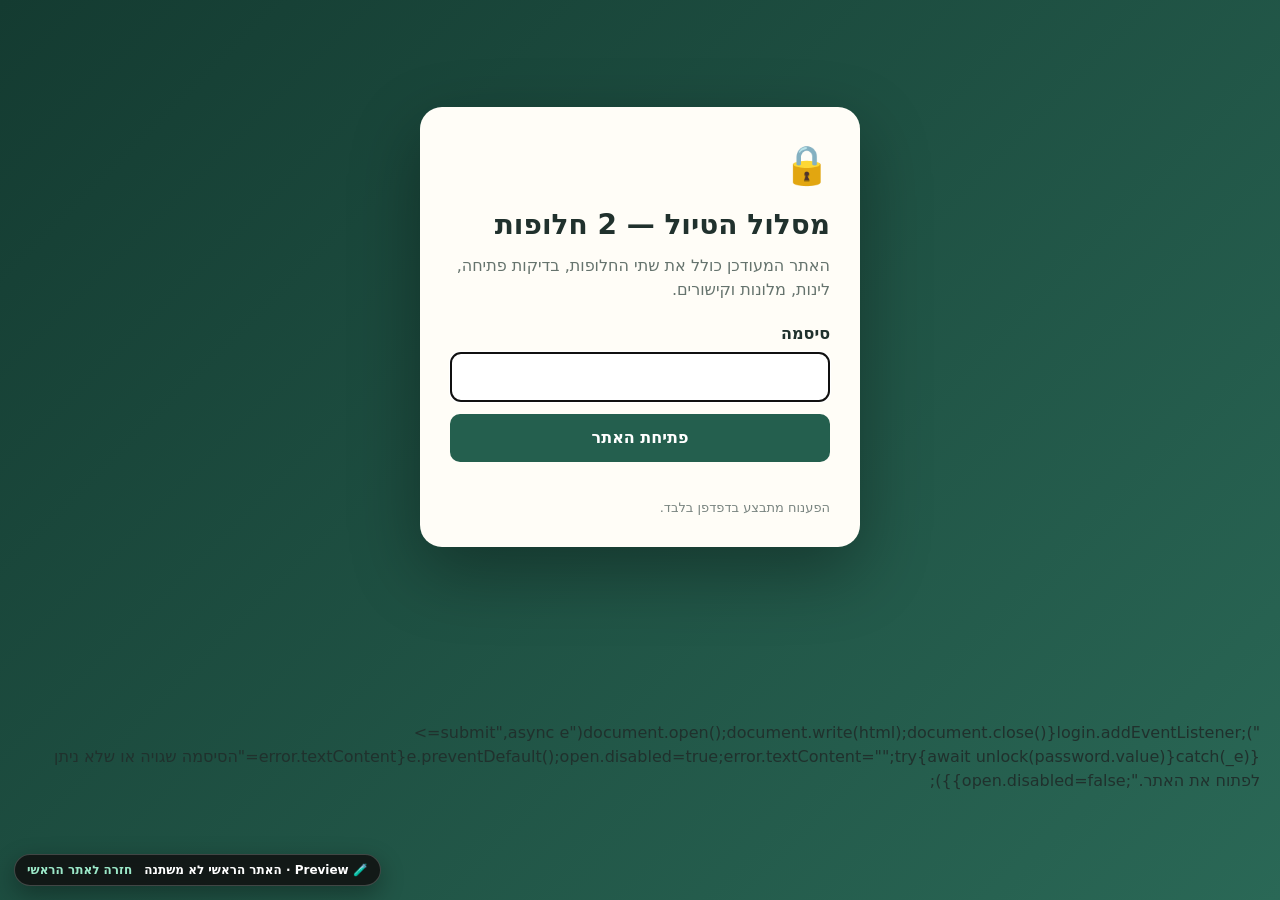
==== preview/index.html @ f96fbe9d "Add isolated preview without changing stable site" ====
<!doctype html><html lang="he" dir="rtl"><head><meta charset="utf-8"><meta name="viewport" content="width=device-width,initial-scale=1"><meta name="robots" content="noindex,nofollow,noarchive"><title>Preview — טיול הונגריה 2026</title><style>html,body{margin:0;height:100%;background:#0b1d18;font-family:system-ui,-apple-system,"Segoe UI",Arial}.badge{position:fixed;z-index:10;left:14px;bottom:14px;background:#111d;color:#fff;border:1px solid #ffffff33;border-radius:999px;padding:8px 12px;font-size:12px;font-weight:850;backdrop-filter:blur(10px);box-shadow:0 8px 24px #0005}.badge a{color:#9ce9c9;text-decoration:none;margin-right:8px}iframe{display:block;width:100%;height:100%;border:0;background:#fff}</style></head><body><div class="badge">🧪 Preview · האתר הראשי לא משתנה <a href="../">חזרה לאתר הראשי</a></div><iframe id="site" src="../?preview=1" title="Preview"></iframe><script>const f=document.getElementById('site');let injected=false;function tryInject(){try{const d=f.contentDocument;if(!d||!d.querySelector('.hero')||injected)return;injected=true;const l=d.createElement('link');l.rel='stylesheet';l.href='preview/enhancements.css?v=20260816-0003';d.head.appendChild(l);const s=d.createElement('script');s.src='preview/enhancements.js?v=20260816-0003';d.body.appendChild(s)}catch(e){}}setInterval(tryInject,300);f.addEventListener('load',()=>{injected=false;setTimeout(tryInject,200)});</script></body></html>
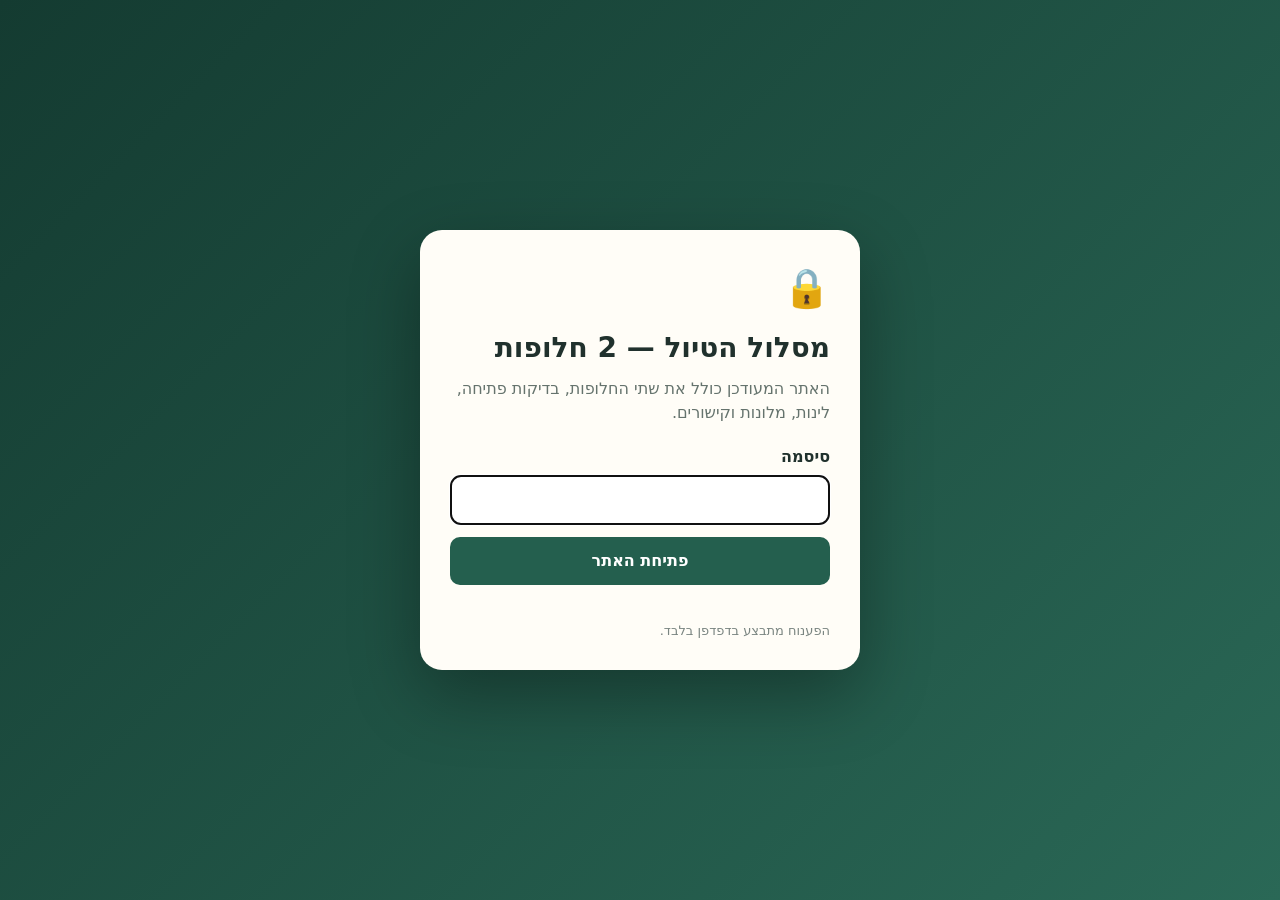
==== commit a20d399e: "Redirect preview page to single current trip site" ====
--- a/preview/index.html
+++ b/preview/index.html
@@ -1 +1 @@
-<!doctype html><html lang="he" dir="rtl"><head><meta charset="utf-8"><meta name="viewport" content="width=device-width,initial-scale=1"><meta name="robots" content="noindex,nofollow,noarchive"><title>Preview — טיול הונגריה 2026</title><style>html,body{margin:0;height:100%;background:#0b1d18;font-family:system-ui,-apple-system,"Segoe UI",Arial}.badge{position:fixed;z-index:10;left:14px;bottom:14px;background:#111d;color:#fff;border:1px solid #ffffff33;border-radius:999px;padding:8px 12px;font-size:12px;font-weight:850;backdrop-filter:blur(10px);box-shadow:0 8px 24px #0005}.badge a{color:#9ce9c9;text-decoration:none;margin-right:8px}iframe{display:block;width:100%;height:100%;border:0;background:#fff}</style></head><body><div class="badge">🧪 Preview · האתר הראשי לא משתנה <a href="../">חזרה לאתר הראשי</a></div><iframe id="site" src="../?preview=1" title="Preview"></iframe><script>const f=document.getElementById('site');let injected=false;function tryInject(){try{const d=f.contentDocument;if(!d||!d.querySelector('.hero')||injected)return;injected=true;const l=d.createElement('link');l.rel='stylesheet';l.href='preview/enhancements.css?v=20260816-0003';d.head.appendChild(l);const s=d.createElement('script');s.src='preview/enhancements.js?v=20260816-0003';d.body.appendChild(s)}catch(e){}}setInterval(tryInject,300);f.addEventListener('load',()=>{injected=false;setTimeout(tryInject,200)});</script></body></html>+<!doctype html><html lang="he" dir="rtl"><head><meta charset="utf-8"><meta http-equiv="refresh" content="0; url=../"><meta name="robots" content="noindex,nofollow"><title>מעביר לאתר הטיול המעודכן</title><script>location.replace('../'+location.search+location.hash)</script></head><body><a href="../">מעבר לאתר הטיול המעודכן</a></body></html>
